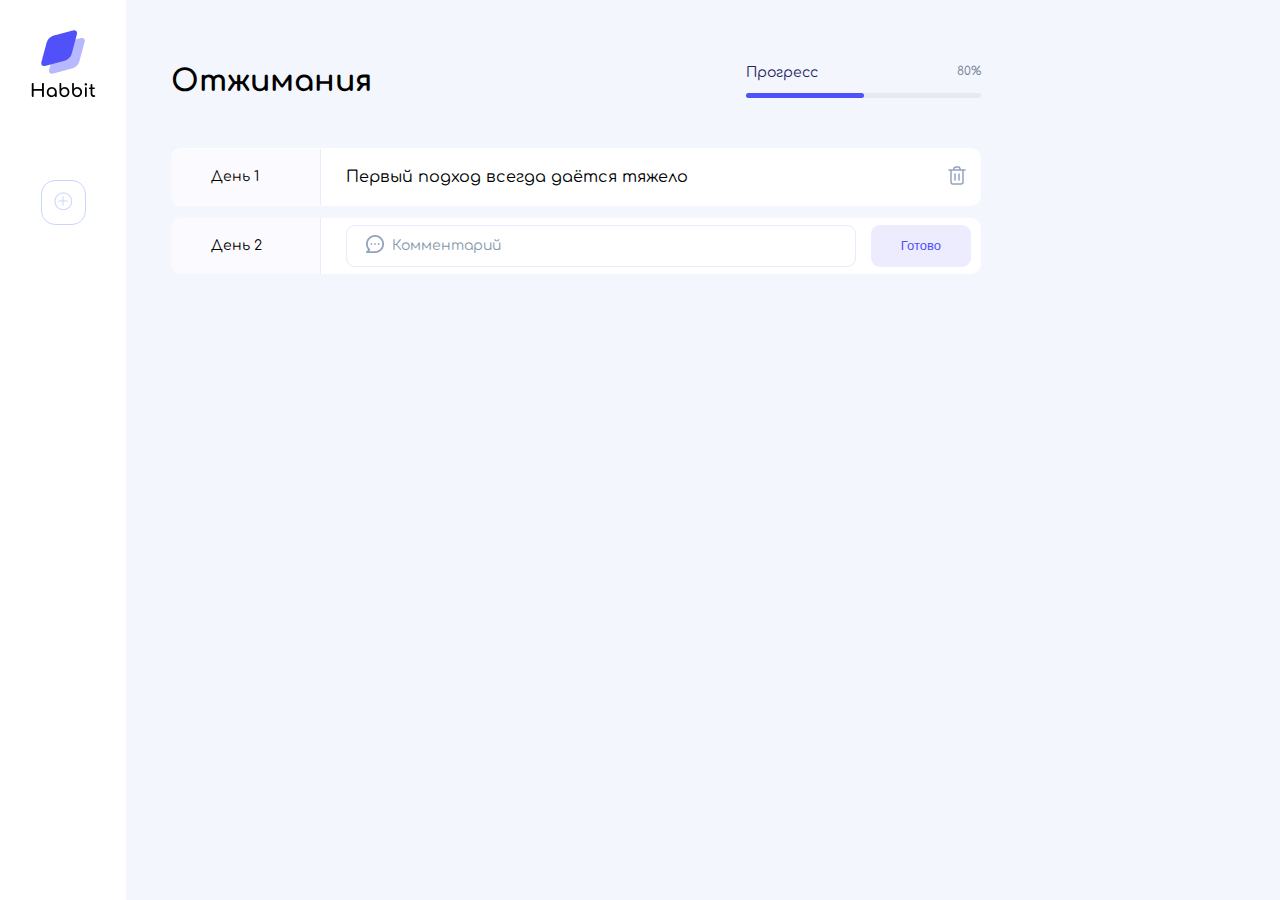
==== Habbit/index.html @ 3a7f2fc2 "left panel" ====
<!DOCTYPE html>
<html lang="en">

<head>
    <meta charset="UTF-8" />
    <meta http-equiv="X-UA-Compatible" content="IE=edge" />
    <meta name="viewport" content="width=device-width, initial-scale=1.0" />
    <title>Habbit App</title>
    <link rel="preconnect" href="https://fonts.googleapis.com" />
    <link rel="preconnect" href="https://fonts.gstatic.com" crossorigin />
    <link href="https://fonts.googleapis.com/css2?family=Comfortaa:wght@400;600&display=swap" rel="stylesheet" />
    <link rel="stylesheet" href="styles/main.css" />
</head>

<body>
    <div class="app">
        <div class="panel">
            <img class="logo" src="./images/logo.png" alt="Логотип Habbit App" />
            <nav class="menu">
                <div class="menu__list">
                    <!-- <button class="menu__item menu__item_active" menu-habbit-id="1">
                        <img src="./images/water.png" alt="Вода" />
                    </button>
                    <button class="menu__item">
                        <img src="./images/food.png" alt="Еда" />
                    </button> -->
                </div>
                <button class="menu__add">
                    <img src="./images/add.png" alt="Добавить привычку" />
                </button>
            </nav>
        </div>
        <div class="content">
            <header>
                <h1>Отжимания</h1>
                <div class="progress">
                    <div class="progress__text">
                        <div class="progress__name">Прогресс</div>
                        <div class="progress__percent">80%</div>
                    </div>
                    <div class="progress__bar">
                        <div class="progress__cover-bar"></div>
                    </div>
                </div>
            </header>
            <main>
                <div>
                    <div class="habbit">
                        <div class="habbit__day">День 1</div>
                        <div class="habbit__comment">
                            Первый подход всегда даётся тяжело
                        </div>
                        <button class="habbit__delete">
                            <img src="./images/delete.png" alt="Удалить день 1" />
                        </button>
                    </div>
                </div>
                <div class="habbit">
                    <div class="habbit__day">День 2</div>
                    <form class="habbit__form">
                        <input class="input_icon" type="text" placeholder="Комментарий" />
                        <img class="input__icon" src="./images/comment.png" alt="Иконка комментария" />
                        <button class="button">Готово</button>
                    </form>
                </div>
            </main>
        </div>
    </div>
    <script src="./scripts/app.js"></script>
</body>

</html>
---- Habbit/styles/main.css ----
* {
    box-sizing: border-box;
}

body {
    font-family: 'Comfortaa', cursive;
    margin: 0;
    background-color: #F3F6FD;
    font-weight: 400;
}

.app {
    display: flex;
}

.logo {
    margin-bottom: 50px;
}

.panel {
    background: white;
    min-height: 100vh;
    padding: 30px;
}

.menu {
    display: flex;
    flex-direction: column;
    gap: 25px;
    align-items: center;
}

.menu__list {
    display: flex;
    flex-direction: column;
    gap: 25px;
    align-items: center;
}

.menu__item {
    background: #FFFFFF;
    box-shadow: 0px 8px 14px rgba(62, 107, 224, 0.12);
    border-radius: 14px;
    border: none;
    height: 45px;
    width: 45px;
    cursor: pointer;
}

.menu__item:hover {
    background: #6A6AFB;
}

.menu__item:hover img {
    filter: brightness(0) invert(1);
}

.menu__item_active {
    background: #5051F9;
}

.menu__item_active img {
    filter: brightness(0) invert(1);
}

.menu__add {
    background: none;
    border: 1px solid #CAD5FF;
    border-radius: 14px;
    height: 45px;
    width: 45px;
    cursor: pointer;
}

.menu__add:hover {
    background: #EFF2FF;
}

.content {
    min-width: 900px;
    padding: 45px;
}

header {
    display: flex;
    justify-content: space-between;
    align-items: center;
}

h1 {
    font-size: 30px;
    line-height: 33px;
    color: #000000;
}

.progress {
    display: flex;
    flex-direction: column;
    gap: 12px;
    min-width: 235px;
}

.progress__text {
    display: flex;
    justify-content: space-between;
}

.progress__name {
    font-size: 14px;
    line-height: 16px;
    color: #232360;
}

.progress__percent {
    font-size: 12px;
    line-height: 13px;
    color: #768396;
}

.progress__bar {
    width: 100%;
    background: #E6E9ED;
    border-radius: 4px;
    height: 5px;
    position: relative;
}

.progress__cover-bar {
    position: absolute;
    width: 50%;
    height: 5px;
    border-radius: 4px;
    background: #5051F9;
}

main {
    margin-top: 30px;
}

.habbit {
    background: #FFFFFF;
    border-radius: 10px;
    display: flex;
    align-items: center;
    margin-bottom: 12px;
}

.habbit__day {
    background: #FBFAFF;
    border-radius: 10px 0 0 10px;
    border-right: 1px solid #E7EBFB;
    font-size: 14px;
    line-height: 16px;
    padding: 20px 40px;
    min-width: 150px;
}

.habbit__comment {
    font-size: 16px;
    line-height: 18px;
    padding: 20px 25px;
}

.habbit__delete {
    margin-left: auto;
    margin-right: 10px;
    background: none;
    border: none;
    cursor: pointer;
    border-radius: 5px;
    padding: 2px;
}

.habbit__delete:hover {
    background: #EFF2FF;
}

input {
    background: #FFFFFF;
    border: 1px solid #E7EBFB;
    border-radius: 9px;
    padding: 12px 20px;
    font-family: 'Comfortaa', cursive;
    flex: 1;
    font-weight: 400;
    font-size: 14px;
    line-height: 16px;
}

input::placeholder {
    color: #8899A8;
}

.habbit__form {
    display: flex;
    gap: 15px;
    width: 100%;
    padding: 0px 10px 0 25px;
    position: relative;
}

.input_icon {
    padding-left: 45px;
}

.input__icon {
    position: absolute;
    top: 10px;
    left: 45px;
}

.button {
    background: #EDECFE;
    border-radius: 9px;
    border: none;
    font-size: 13px;
    line-height: 14px;
    color: #5051F9;
    padding: 14px 30px;
    cursor: pointer;
}

.button:hover {
    background: #dcdaff;
}
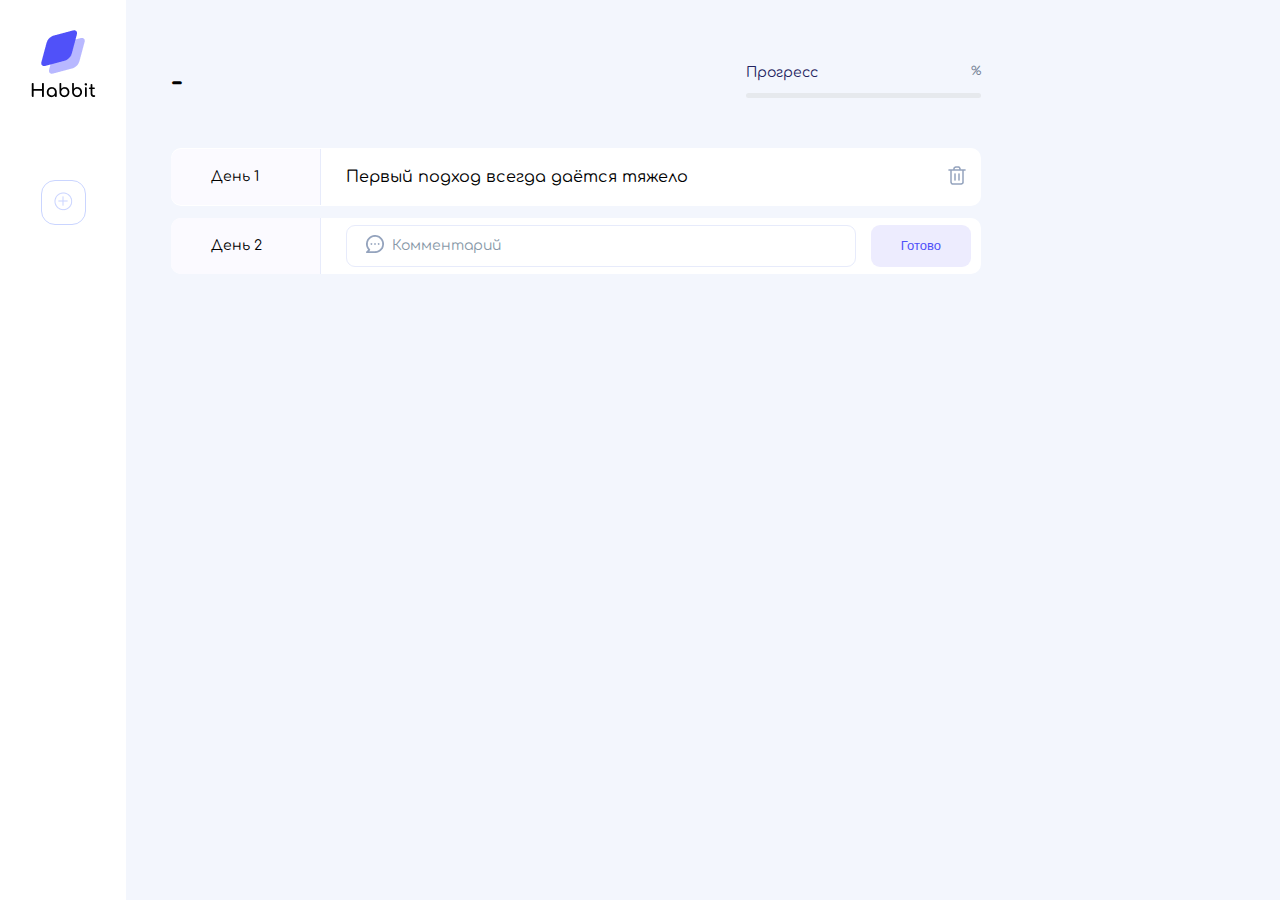
==== commit 94162928: "render header" ====
--- a/Habbit/index.html
+++ b/Habbit/index.html
@@ -33,11 +33,11 @@
         </div>
         <div class="content">
             <header>
-                <h1>Отжимания</h1>
+                <h1 class="h1">-</h1>
                 <div class="progress">
                     <div class="progress__text">
                         <div class="progress__name">Прогресс</div>
-                        <div class="progress__percent">80%</div>
+                        <div class="progress__percent">%</div>
                     </div>
                     <div class="progress__bar">
                         <div class="progress__cover-bar"></div>
--- a/Habbit/styles/main.css
+++ b/Habbit/styles/main.css
@@ -128,7 +128,7 @@
 
 .progress__cover-bar {
     position: absolute;
-    width: 50%;
+    transition: all 0.5s;
     height: 5px;
     border-radius: 4px;
     background: #5051F9;
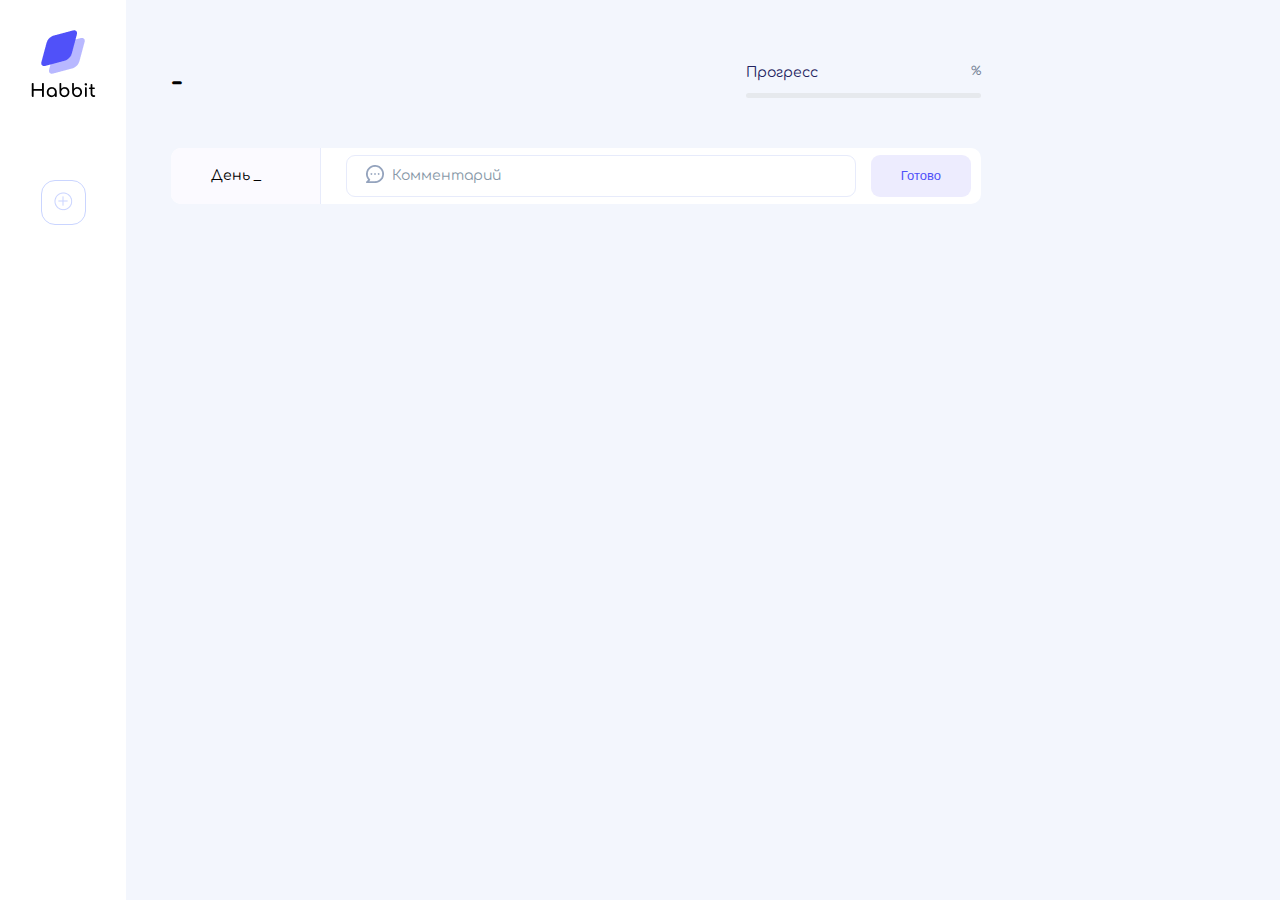
==== commit d853c79e: "comment" ====
--- a/Habbit/index.html
+++ b/Habbit/index.html
@@ -19,12 +19,6 @@
             <img class="logo" src="./images/logo.png" alt="Логотип Habbit App" />
             <nav class="menu">
                 <div class="menu__list">
-                    <!-- <button class="menu__item menu__item_active" menu-habbit-id="1">
-                        <img src="./images/water.png" alt="Вода" />
-                    </button>
-                    <button class="menu__item">
-                        <img src="./images/food.png" alt="Еда" />
-                    </button> -->
                 </div>
                 <button class="menu__add">
                     <img src="./images/add.png" alt="Добавить привычку" />
@@ -45,19 +39,9 @@
                 </div>
             </header>
             <main>
-                <div>
-                    <div class="habbit">
-                        <div class="habbit__day">День 1</div>
-                        <div class="habbit__comment">
-                            Первый подход всегда даётся тяжело
-                        </div>
-                        <button class="habbit__delete">
-                            <img src="./images/delete.png" alt="Удалить день 1" />
-                        </button>
-                    </div>
-                </div>
+                <div id="days"></div>
                 <div class="habbit">
-                    <div class="habbit__day">День 2</div>
+                    <div class="habbit__day">День _</div>
                     <form class="habbit__form">
                         <input class="input_icon" type="text" placeholder="Комментарий" />
                         <img class="input__icon" src="./images/comment.png" alt="Иконка комментария" />
